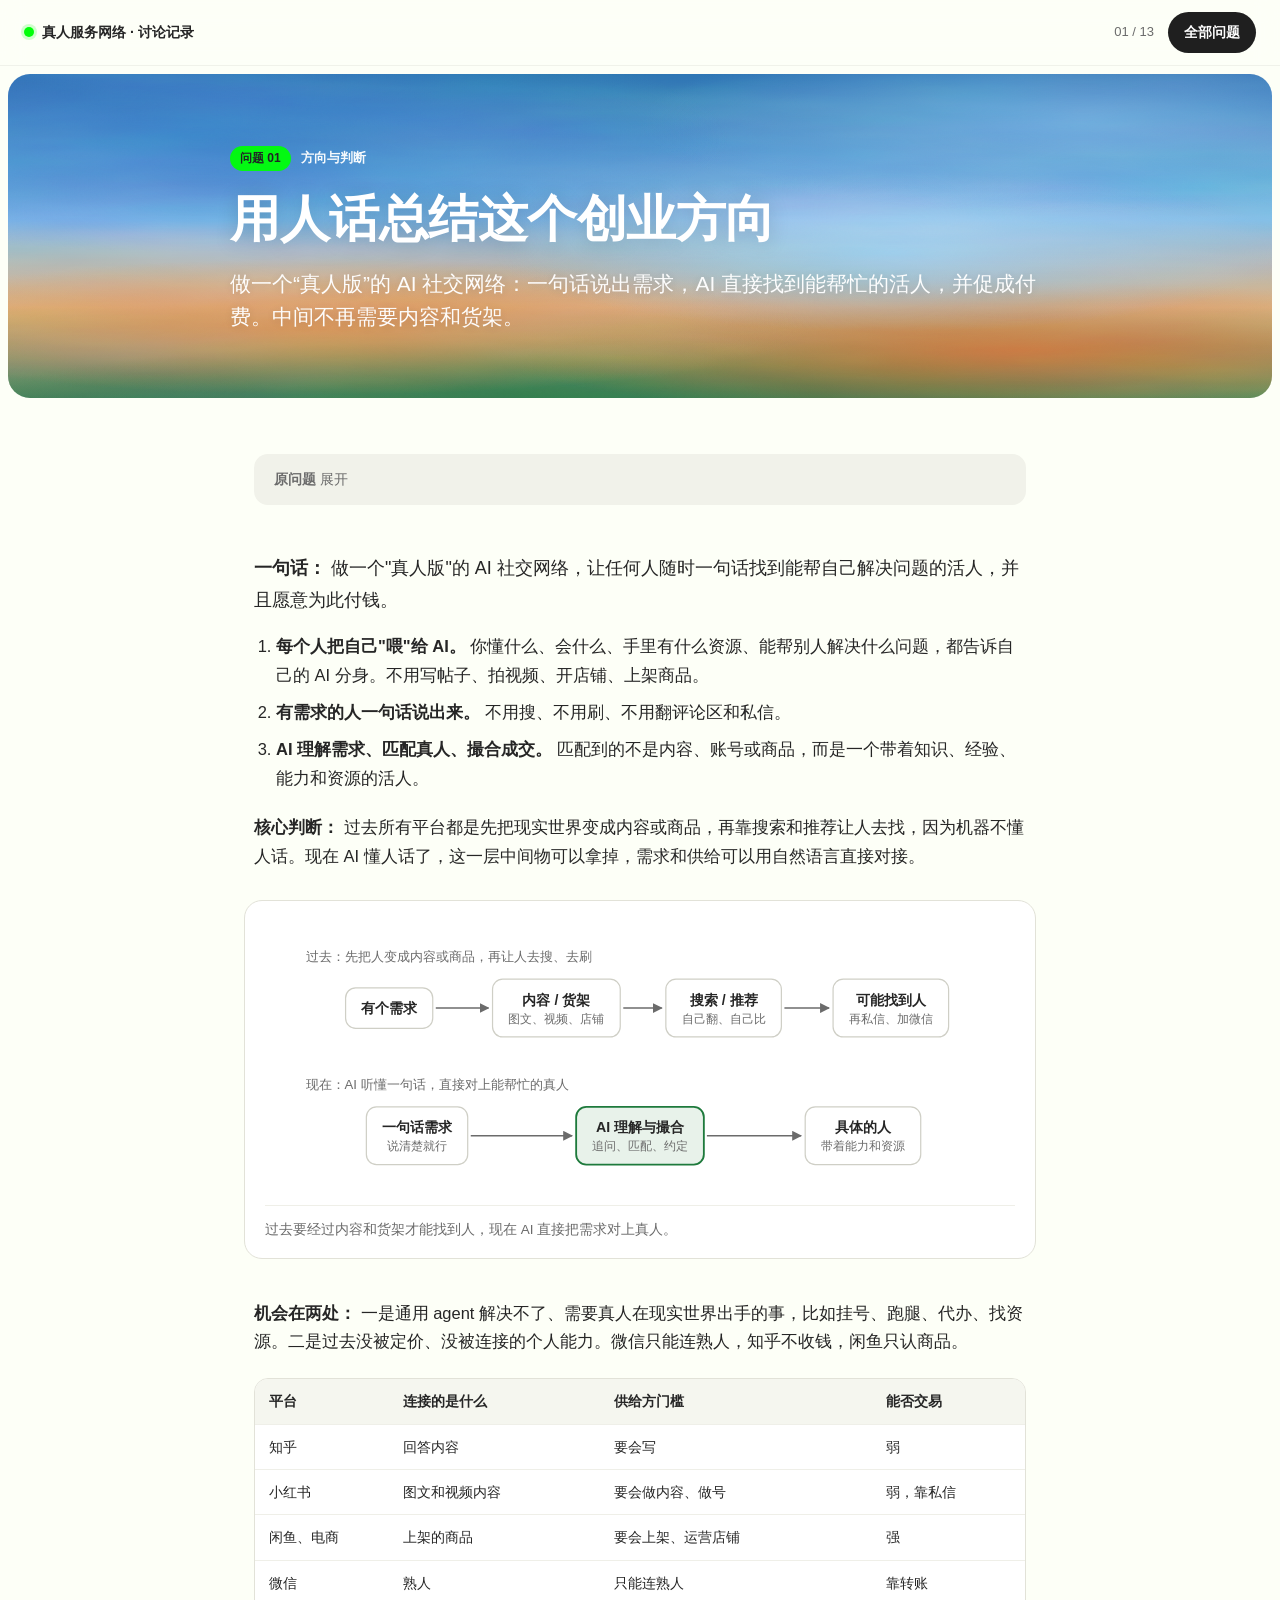
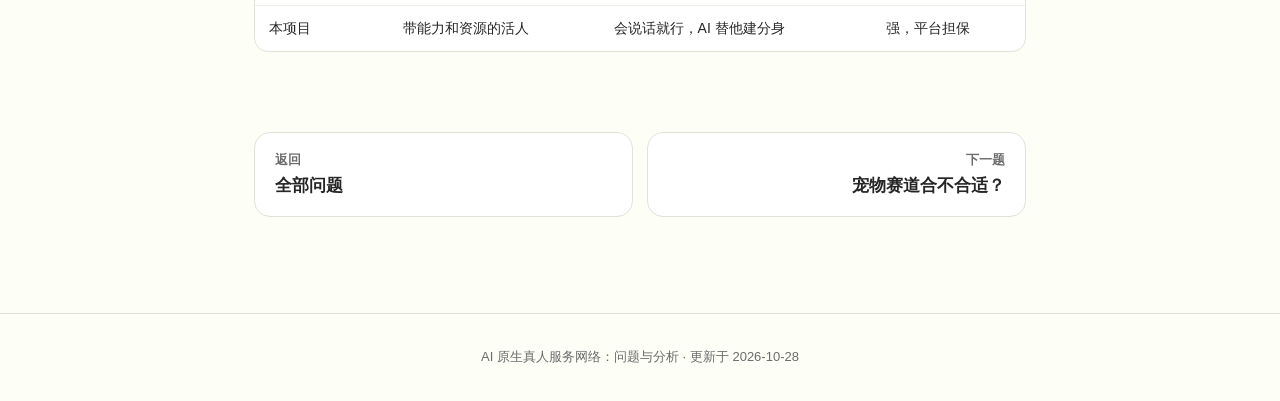
==== q01.html @ 25da715c "Split into one page per question, add figures and summaries Co-Authored-By: Claude Opus 5.5 <noreply" ====
<!DOCTYPE html>
<html lang="zh-CN"><head>
<meta charset="utf-8"><meta name="viewport" content="width=device-width, initial-scale=1">
<meta name="robots" content="noindex, nofollow">
<title>01 用人话总结这个创业方向</title>
<link rel="stylesheet" href="style.css">
</head><body>
<nav class="nav"><a class="brand" href="index.html"><i></i>真人服务网络 · 讨论记录</a>
<div class="nav-right"><span class="nav-count">01 / 13</span><a class="pill dark" href="index.html#index">全部问题</a></div></nav>
<header class="q-header">
<p class="eyebrow-q"><span class="tag">问题 01</span>方向与判断</p>
<h1>用人话总结这个创业方向</h1>
<p class="deck">做一个“真人版”的 AI 社交网络：一句话说出需求，AI 直接找到能帮忙的活人，并促成付费。中间不再需要内容和货架。</p>

</header>
<main class="q-main">
<details class="ask"><summary>原问题</summary><p>抖音和小红书都赶上了智能终端、摄像头和流媒体的年代，但 AI 时代的新产品还没出来。应该有一种形态，让用户更低门槛地随时随地表达需求和想法，AI 理解、互动、匹配推荐。连接的不只是内容，而是能提供资源和帮助的活人和活人的 AI 分身。比如技术问题随时有牛人连线，挂号、跑腿、代办、交易、问答都可以，&quot;我愿意为这个号出 1000 黄牛费&quot;&quot;我愿意为这个专业问题付 200&quot;。知乎、小红书、闲鱼、电商货架、推荐，都是过去的形态和技术。本质就是需求理解、现实世界的数字化、搜索或推荐完成连接。让每一个人的知识、经验、能力和资源都能被定价、被连接、被交易。想象互联网诞生的第一天就有现在的 AI 能力，我们会怎么做？用人话总结一下这个创业方向。</p></details>
<article class="answer"><p><strong>一句话：</strong> 做一个"真人版"的 AI 社交网络，让任何人随时一句话找到能帮自己解决问题的活人，并且愿意为此付钱。</p>
<ol>
<li><strong>每个人把自己"喂"给 AI。</strong> 你懂什么、会什么、手里有什么资源、能帮别人解决什么问题，都告诉自己的 AI 分身。不用写帖子、拍视频、开店铺、上架商品。</li>
<li><strong>有需求的人一句话说出来。</strong> 不用搜、不用刷、不用翻评论区和私信。</li>
<li><strong>AI 理解需求、匹配真人、撮合成交。</strong> 匹配到的不是内容、账号或商品，而是一个带着知识、经验、能力和资源的活人。</li>
</ol>
<p><strong>核心判断：</strong> 过去所有平台都是先把现实世界变成内容或商品，再靠搜索和推荐让人去找，因为机器不懂人话。现在 AI 懂人话了，这一层中间物可以拿掉，需求和供给可以用自然语言直接对接。</p>
<figure class="fig"><svg viewBox="0 0 740 260" role="img" aria-label="过去要经过内容和货架才能找到人，现在 AI 直接把需求对上真人" xmlns="http://www.w3.org/2000/svg"><defs><marker id="ah" viewBox="0 0 10 10" refX="9" refY="5" markerWidth="7" markerHeight="7" orient="auto-start-reverse"><path d="M0 0L10 5L0 10z" fill="#6b6b6b"/></marker></defs><text x="40.0" y="34.0" font-size="13" fill="#6b6b6b" text-anchor="start" font-weight="400">过去：先把人变成内容或商品，再让人去搜、去刷</text><rect x="79.5" y="60.0" width="86.0" height="40.0" rx="10" fill="#ffffff" stroke="#cfcfc6" stroke-width="1.2"/><text x="122.5" y="85.0" font-size="14" fill="#262626" text-anchor="middle" font-weight="600">有个需求</text><rect x="224.5" y="51.5" width="126.0" height="57.0" rx="10" fill="#ffffff" stroke="#cfcfc6" stroke-width="1.2"/><text x="287.5" y="76.5" font-size="14" fill="#262626" text-anchor="middle" font-weight="600">内容 / 货架</text><text x="287.5" y="94.5" font-size="12" fill="#6b6b6b" text-anchor="middle" font-weight="400">图文、视频、店铺</text><rect x="395.5" y="51.5" width="114.0" height="57.0" rx="10" fill="#ffffff" stroke="#cfcfc6" stroke-width="1.2"/><text x="452.5" y="76.5" font-size="14" fill="#262626" text-anchor="middle" font-weight="600">搜索 / 推荐</text><text x="452.5" y="94.5" font-size="12" fill="#6b6b6b" text-anchor="middle" font-weight="400">自己翻、自己比</text><rect x="560.5" y="51.5" width="114.0" height="57.0" rx="10" fill="#ffffff" stroke="#cfcfc6" stroke-width="1.2"/><text x="617.5" y="76.5" font-size="14" fill="#262626" text-anchor="middle" font-weight="600">可能找到人</text><text x="617.5" y="94.5" font-size="12" fill="#6b6b6b" text-anchor="middle" font-weight="400">再私信、加微信</text><line x1="168.5" y1="80.0" x2="220.5" y2="80.0" stroke="#6b6b6b" stroke-width="1.4" marker-end="url(#ah)"/><line x1="353.5" y1="80.0" x2="391.5" y2="80.0" stroke="#6b6b6b" stroke-width="1.4" marker-end="url(#ah)"/><line x1="512.5" y1="80.0" x2="556.5" y2="80.0" stroke="#6b6b6b" stroke-width="1.4" marker-end="url(#ah)"/><text x="40.0" y="160.0" font-size="13" fill="#6b6b6b" text-anchor="start" font-weight="400">现在：AI 听懂一句话，直接对上能帮忙的真人</text><rect x="100.0" y="177.5" width="100.0" height="57.0" rx="10" fill="#ffffff" stroke="#cfcfc6" stroke-width="1.2"/><text x="150.0" y="202.5" font-size="14" fill="#262626" text-anchor="middle" font-weight="600">一句话需求</text><text x="150.0" y="220.5" font-size="12" fill="#6b6b6b" text-anchor="middle" font-weight="400">说清楚就行</text><rect x="307.0" y="177.5" width="126.0" height="57.0" rx="10" fill="#e8f2ea" stroke="#1e7a3c" stroke-width="1.8"/><text x="370.0" y="202.5" font-size="14" fill="#262626" text-anchor="middle" font-weight="600">AI 理解与撮合</text><text x="370.0" y="220.5" font-size="12" fill="#6b6b6b" text-anchor="middle" font-weight="400">追问、匹配、约定</text><rect x="533.0" y="177.5" width="114.0" height="57.0" rx="10" fill="#ffffff" stroke="#cfcfc6" stroke-width="1.2"/><text x="590.0" y="202.5" font-size="14" fill="#262626" text-anchor="middle" font-weight="600">具体的人</text><text x="590.0" y="220.5" font-size="12" fill="#6b6b6b" text-anchor="middle" font-weight="400">带着能力和资源</text><line x1="203.0" y1="206.0" x2="303.0" y2="206.0" stroke="#6b6b6b" stroke-width="1.4" marker-end="url(#ah)"/><line x1="436.0" y1="206.0" x2="529.0" y2="206.0" stroke="#6b6b6b" stroke-width="1.4" marker-end="url(#ah)"/></svg><figcaption>过去要经过内容和货架才能找到人，现在 AI 直接把需求对上真人。</figcaption></figure>
<p><strong>机会在两处：</strong> 一是通用 agent 解决不了、需要真人在现实世界出手的事，比如挂号、跑腿、代办、找资源。二是过去没被定价、没被连接的个人能力。微信只能连熟人，知乎不收钱，闲鱼只认商品。</p>
<div class="table-wrap"><table>
<thead>
<tr>
<th>平台</th>
<th>连接的是什么</th>
<th>供给方门槛</th>
<th>能否交易</th>
</tr>
</thead>
<tbody>
<tr>
<td>知乎</td>
<td>回答内容</td>
<td>要会写</td>
<td>弱</td>
</tr>
<tr>
<td>小红书</td>
<td>图文和视频内容</td>
<td>要会做内容、做号</td>
<td>弱，靠私信</td>
</tr>
<tr>
<td>闲鱼、电商</td>
<td>上架的商品</td>
<td>要会上架、运营店铺</td>
<td>强</td>
</tr>
<tr>
<td>微信</td>
<td>熟人</td>
<td>只能连熟人</td>
<td>靠转账</td>
</tr>
<tr>
<td>本项目</td>
<td>带能力和资源的活人</td>
<td>会说话就行，AI 替他建分身</td>
<td>强，平台担保</td>
</tr>
</tbody>
</table></div></article>
<nav class="pn-row"><a class="pn prev" href="index.html"><span>返回</span>全部问题</a><a class="pn next" href="q02.html"><span>下一题</span>宠物赛道合不合适？</a></nav>
</main>
<footer>AI 原生真人服务网络：问题与分析 · 更新于 2026-10-28</footer>
</body></html>
---- style.css ----
:root {
  --ink: #262626; --muted: #6b6b6b; --paper: #fdfff7; --card: #ffffff;
  --line: #e2e2d8; --accent: #00ff08; --dark: #1f1f1f; --green: #1e7a3c; --green-tint: #e8f2ea;
  --sans: "Albert Sans", "PingFang SC", "Hiragino Sans GB", "Microsoft YaHei", sans-serif;
  --paint:
    radial-gradient(60% 50% at 15% 20%, #3f86d6 0%, transparent 70%),
    radial-gradient(50% 40% at 85% 15%, #6fb3ec 0%, transparent 70%),
    radial-gradient(45% 35% at 70% 55%, #9ccff2 0%, transparent 70%),
    radial-gradient(55% 30% at 25% 78%, #f0a35e 0%, transparent 70%),
    radial-gradient(60% 30% at 80% 85%, #e8894a 0%, transparent 70%),
    radial-gradient(70% 25% at 50% 100%, #3d8f5a 0%, transparent 75%),
    linear-gradient(180deg, #2f78c4 0%, #7bb6e6 45%, #f2c08a 72%, #4f9a68 100%);
  --grain: url("data:image/svg+xml,%3Csvg xmlns='http://www.w3.org/2000/svg' width='300' height='300'%3E%3Cfilter id='n'%3E%3CfeTurbulence type='fractalNoise' baseFrequency='.012 .08' numOctaves='4' seed='7'/%3E%3C/filter%3E%3Crect width='300' height='300' filter='url(%23n)'/%3E%3C/svg%3E");
}
* { box-sizing: border-box; }
html { scroll-behavior: smooth; scroll-padding-top: 72px; }
body { margin: 0; background: var(--paper); color: var(--ink); font-family: var(--sans); font-size: 16.5px; line-height: 1.75; -webkit-font-smoothing: antialiased; }
a { color: inherit; }

/* 导航 */
.nav { position: sticky; top: 0; z-index: 10; display: flex; align-items: center; justify-content: space-between;
  padding: 12px 24px; background: rgba(253,255,247,.88); backdrop-filter: blur(12px); border-bottom: 1px solid rgba(0,0,0,.05); }
.brand { display: flex; align-items: center; gap: 8px; font-weight: 600; font-size: 14px; text-decoration: none; }
.brand i { width: 10px; height: 10px; border-radius: 50%; background: var(--accent); box-shadow: 0 0 0 3px rgba(0,255,8,.18); }
.nav-right { display: flex; align-items: center; gap: 14px; }
.nav-count { font-size: 13px; color: var(--muted); font-variant-numeric: tabular-nums; }
.pill { display: inline-flex; align-items: center; gap: 8px; padding: 8px 16px; border-radius: 999px; font-size: 14px; font-weight: 600; text-decoration: none; transition: transform .15s ease; }
.pill:hover { transform: translateY(-1px); }
.pill.dark { background: var(--dark); color: #fff; }
.pill.light { background: rgba(255,255,255,.88); color: var(--ink); }

/* 油画质感色块 */
.hero, .q-header { position: relative; isolation: isolate; overflow: hidden; color: #fff; background: var(--paint); }
.hero::before, .q-header::before { content: ""; position: absolute; inset: 0; z-index: -1; opacity: .35; mix-blend-mode: overlay; background-image: var(--grain); background-size: cover; }
.hero::after, .q-header::after { content: ""; position: absolute; inset: 0; z-index: -1; background: linear-gradient(180deg, rgba(0,0,0,.10), rgba(0,0,0,0) 45%, rgba(0,0,0,.18)); }

/* 首页 */
.hero { margin: 8px; border-radius: 22px; min-height: 520px; display: grid; place-items: center; text-align: center; }
.hero-inner { max-width: 880px; padding: 72px 24px; }
.eyebrow { display: inline-flex; align-items: center; gap: 8px; font-size: 13px; font-weight: 600; padding: 6px 12px; border-radius: 999px; background: rgba(255,255,255,.18); backdrop-filter: blur(6px); margin-bottom: 22px; }
.eyebrow b { background: var(--accent); color: var(--dark); padding: 1px 8px; border-radius: 999px; font-size: 11px; }
.hero h1 { margin: 0 0 18px; font-size: clamp(36px, 6vw, 64px); line-height: 1.12; font-weight: 600; letter-spacing: -0.01em; text-shadow: 0 2px 24px rgba(0,0,0,.18); }
.h1-sub { display: block; margin-top: 10px; font-size: .45em; font-weight: 500; opacity: .95; }
.hero p { margin: 0 auto 30px; max-width: 600px; font-size: 18px; opacity: .96; }
.actions { display: flex; gap: 10px; justify-content: center; flex-wrap: wrap; }

.home { max-width: 1080px; margin: 0 auto; padding: 0 24px 120px; }
.statement { max-width: 780px; margin: 104px auto 88px; font-size: clamp(22px, 2.7vw, 32px); line-height: 1.5; font-weight: 600; }
.statement span { color: #b9b9b0; }
.label { font-size: 12.5px; font-weight: 600; color: var(--muted); letter-spacing: .1em; margin: 0 0 16px; }
.background { background: var(--dark); color: #e9e9e9; border-radius: 20px; padding: 40px 44px; margin-bottom: 112px; }
.background .label { color: var(--accent); }
.background p { margin: 0 0 14px; font-size: 15.5px; }
.background p:last-child { margin-bottom: 0; }
.group { margin-bottom: 72px; }
.grid { display: grid; grid-template-columns: repeat(auto-fill, minmax(320px, 1fr)); gap: 14px; }
.card { display: grid; grid-template-columns: 44px 1fr; grid-template-rows: auto 1fr; column-gap: 8px; padding: 22px 22px 22px 18px; background: var(--card); border: 1px solid var(--line); border-radius: 18px; text-decoration: none; transition: border-color .15s, transform .15s, box-shadow .15s; }
.card:hover { border-color: var(--ink); transform: translateY(-2px); box-shadow: 0 10px 28px rgba(0,0,0,.07); }
.card-num { grid-row: 1 / 3; font-size: 22px; font-weight: 300; color: #a9a99f; font-variant-numeric: tabular-nums; line-height: 1.2; }
.card-title { font-weight: 700; font-size: 16.5px; line-height: 1.45; margin-bottom: 6px; }
.card-tldr { font-size: 13.5px; line-height: 1.6; color: var(--muted); }

/* 问题页 */
.q-header { margin: 8px; border-radius: 22px; padding: 72px 24px 64px; }
.q-header > * { max-width: 820px; margin-left: auto; margin-right: auto; }
.eyebrow-q { display: flex; align-items: center; gap: 10px; font-size: 13px; font-weight: 600; margin: 0 auto 18px; opacity: .95; }
.tag { display: inline-block; font-size: 12px; font-weight: 700; padding: 2px 10px; border-radius: 999px; background: var(--accent); color: var(--dark); }
.q-header h1 { margin: 0 auto 18px; font-size: clamp(30px, 4.6vw, 50px); line-height: 1.2; font-weight: 600; letter-spacing: -0.01em; text-shadow: 0 2px 20px rgba(0,0,0,.18); }
.deck { font-size: clamp(17px, 1.8vw, 21px); line-height: 1.6; margin: 0 auto; opacity: .97; text-shadow: 0 1px 12px rgba(0,0,0,.15); }
.stats { display: grid; grid-template-columns: repeat(auto-fit, minmax(200px, 1fr)); gap: 10px; margin-top: 34px; }
.stat { background: rgba(255,255,255,.9); color: var(--ink); border-radius: 16px; padding: 16px 18px; }
.stat b { display: block; font-size: 28px; line-height: 1.15; font-weight: 700; letter-spacing: -0.01em; font-variant-numeric: tabular-nums; }
.stat span { display: block; margin-top: 6px; font-size: 13px; line-height: 1.5; color: var(--muted); }

.q-main { max-width: 820px; margin: 0 auto; padding: 48px 24px 96px; }
.ask { background: #f1f2ea; border-radius: 14px; padding: 14px 20px; margin-bottom: 48px; }
.ask summary { cursor: pointer; font-size: 13.5px; font-weight: 700; color: var(--muted); list-style: none; }
.ask summary::-webkit-details-marker { display: none; }
.ask summary::after { content: "  展开"; font-weight: 500; }
.ask[open] summary::after { content: "  收起"; }
.ask p { margin: 10px 0 2px; font-size: 14.5px; line-height: 1.75; color: #444; }

.answer > p:first-child { font-size: 18px; }
.answer h3 { font-size: 22px; line-height: 1.4; margin: 64px 0 14px; letter-spacing: -0.005em; }
.answer h4 { font-size: 15px; margin: 32px 0 8px; color: var(--muted); }
.answer p { margin: 0 0 16px; }
.answer ul, .answer ol { padding-left: 22px; margin: 0 0 20px; }
.answer li { margin: 8px 0; }
.answer strong { font-weight: 700; }
.answer em { color: var(--muted); }
.answer a { text-decoration: underline; text-decoration-color: #b5b5b5; text-underline-offset: 3px; }
.answer a:hover { text-decoration-color: var(--ink); }
.table-wrap { margin: 22px 0 28px; overflow-x: auto; background: var(--card); border: 1px solid var(--line); border-radius: 14px; }
.answer table { width: 100%; border-collapse: collapse; font-size: 14px; line-height: 1.6; }
.answer th, .answer td { padding: 11px 14px; text-align: left; vertical-align: top; border-bottom: 1px solid #efefe8; min-width: 92px; }
.answer th { background: #f5f6ef; font-weight: 700; white-space: nowrap; }
.answer tr:last-child td { border-bottom: 0; }

.fig { margin: 30px -10px 40px; padding: 26px 20px 16px; background: var(--card); border: 1px solid var(--line); border-radius: 18px; }
.fig svg { display: block; width: 100%; height: auto; font-family: var(--sans); }
.fig figcaption { margin-top: 14px; padding-top: 12px; border-top: 1px solid #efefe8; font-size: 13.5px; color: var(--muted); }

.pn-row { display: grid; grid-template-columns: 1fr 1fr; gap: 14px; margin-top: 80px; }
.pn { display: block; padding: 18px 20px; background: var(--card); border: 1px solid var(--line); border-radius: 16px; text-decoration: none; font-weight: 700; line-height: 1.5; transition: border-color .15s, transform .15s; }
.pn:hover { border-color: var(--ink); transform: translateY(-2px); }
.pn span { display: block; font-size: 12.5px; font-weight: 600; color: var(--muted); margin-bottom: 4px; }
.pn.next { text-align: right; }

footer { border-top: 1px solid var(--line); padding: 32px 24px; text-align: center; font-size: 13px; color: var(--muted); }

@media (max-width: 680px) {
  .hero { min-height: 460px; border-radius: 16px; }
  .q-header { border-radius: 16px; padding: 52px 20px 44px; }
  .background { padding: 28px 22px; }
  .statement { margin: 64px auto 56px; }
  .fig { margin: 24px -14px 32px; padding: 18px 12px 12px; }
  .pn-row { grid-template-columns: 1fr; }
  .pn.next { text-align: left; }
  .nav-count { display: none; }
}
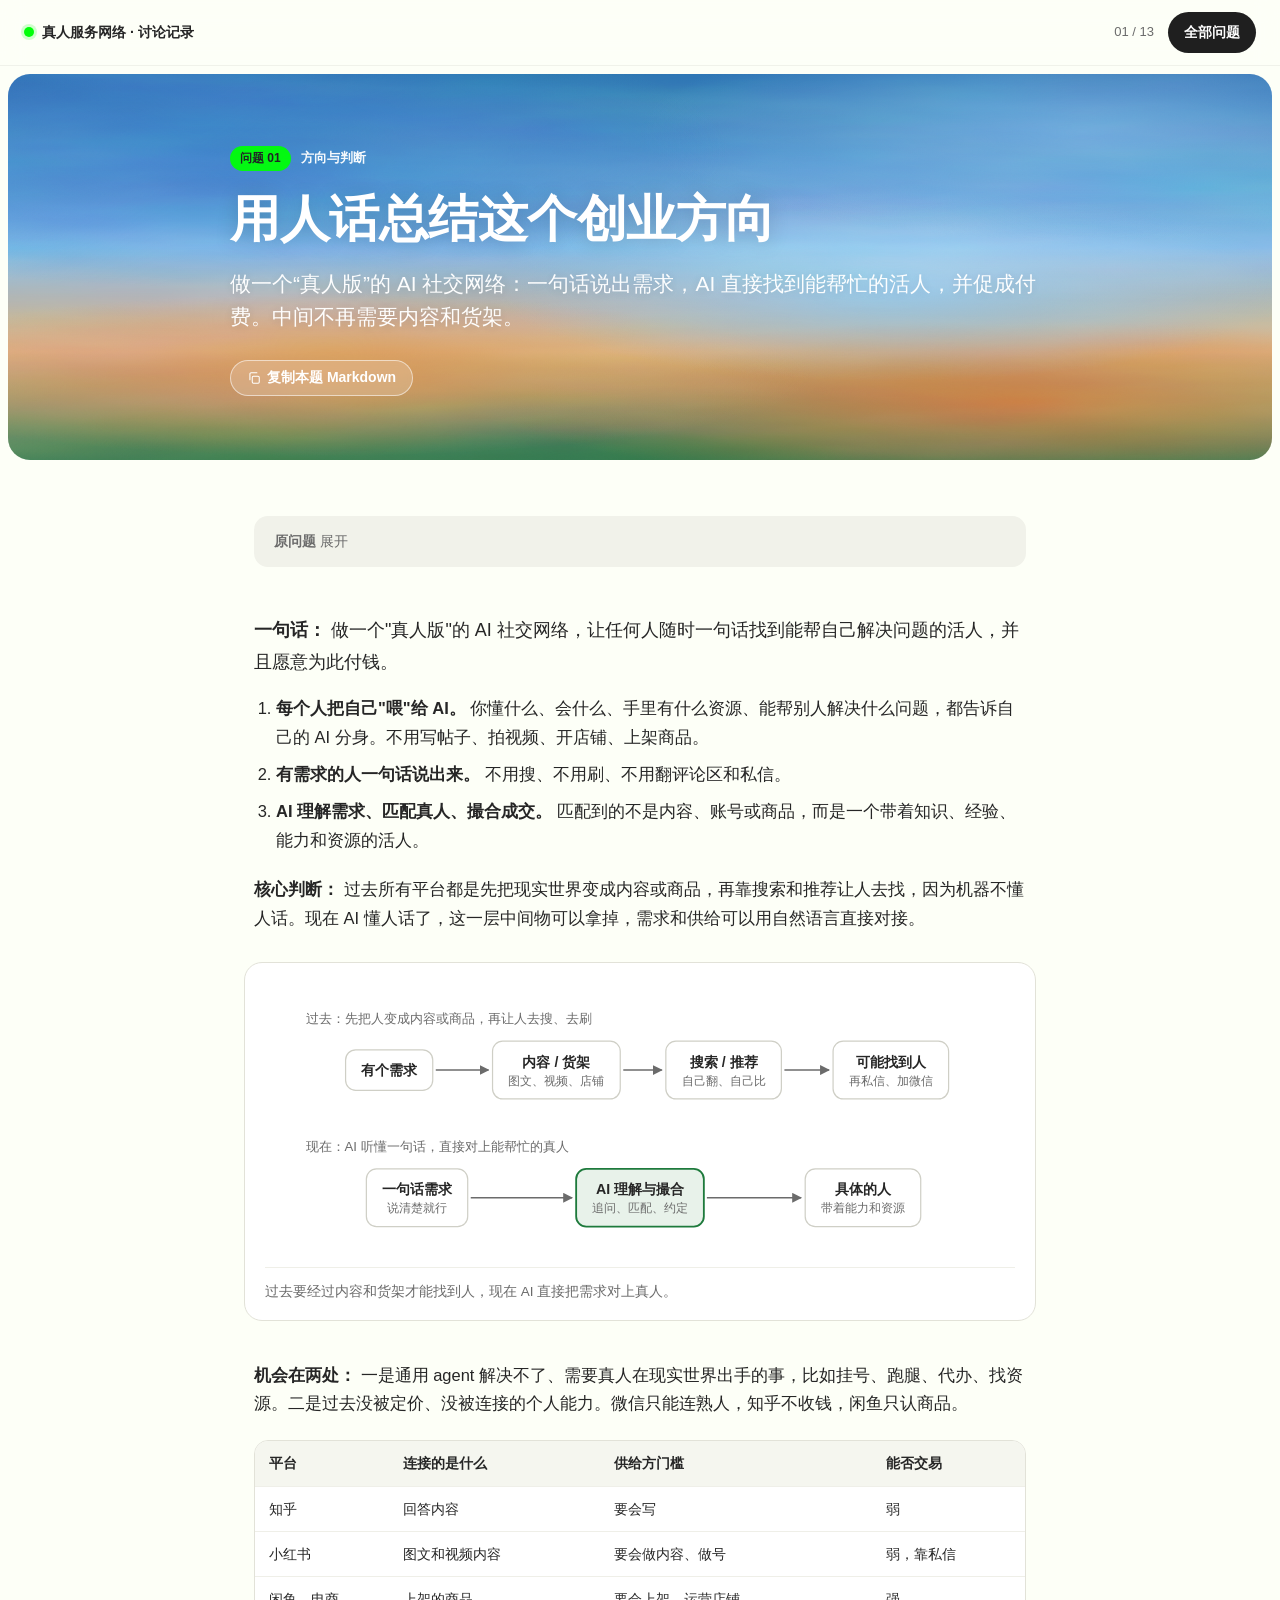
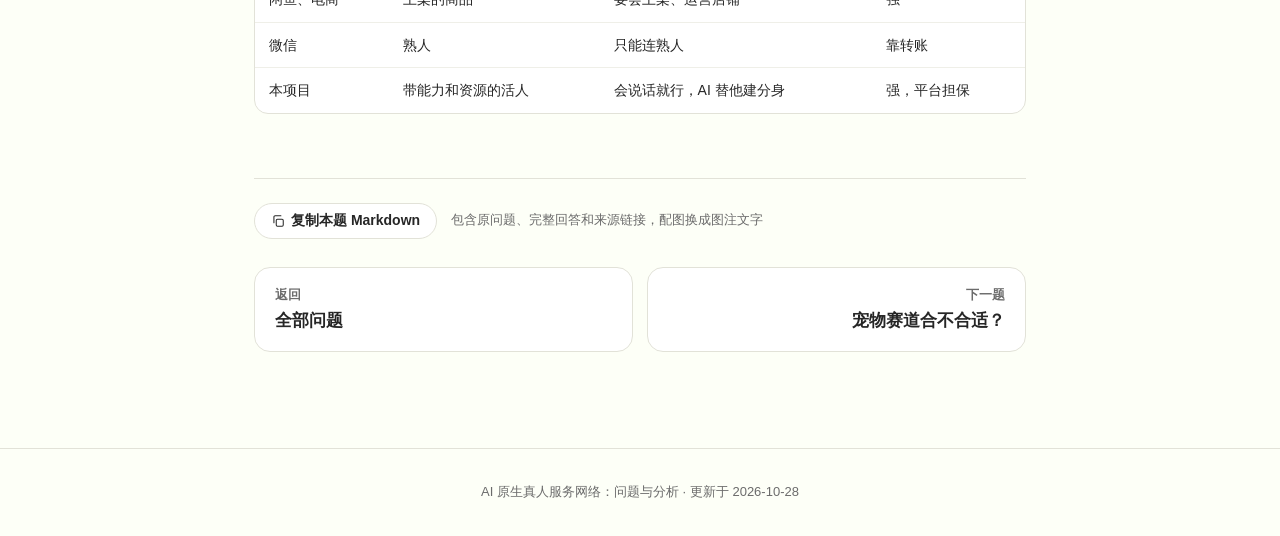
==== commit fc065524: "Add copy-as-Markdown buttons Co-Authored-By: Claude Opus 5.5 <noreply@anthropic.com>" ====
--- a/q01.html
+++ b/q01.html
@@ -12,6 +12,7 @@
 <h1>用人话总结这个创业方向</h1>
 <p class="deck">做一个“真人版”的 AI 社交网络：一句话说出需求，AI 直接找到能帮忙的活人，并促成付费。中间不再需要内容和货架。</p>
 
+<div class="q-actions"><button type="button" class="copy-btn on-paint" data-copy="md-q" data-label="复制本题 Markdown">复制本题 Markdown</button></div>
 </header>
 <main class="q-main">
 <details class="ask"><summary>原问题</summary><p>抖音和小红书都赶上了智能终端、摄像头和流媒体的年代，但 AI 时代的新产品还没出来。应该有一种形态，让用户更低门槛地随时随地表达需求和想法，AI 理解、互动、匹配推荐。连接的不只是内容，而是能提供资源和帮助的活人和活人的 AI 分身。比如技术问题随时有牛人连线，挂号、跑腿、代办、交易、问答都可以，&quot;我愿意为这个号出 1000 黄牛费&quot;&quot;我愿意为这个专业问题付 200&quot;。知乎、小红书、闲鱼、电商货架、推荐，都是过去的形态和技术。本质就是需求理解、现实世界的数字化、搜索或推荐完成连接。让每一个人的知识、经验、能力和资源都能被定价、被连接、被交易。想象互联网诞生的第一天就有现在的 AI 能力，我们会怎么做？用人话总结一下这个创业方向。</p></details>
@@ -66,7 +67,47 @@
 </tr>
 </tbody>
 </table></div></article>
+<div class="copy-row"><button type="button" class="copy-btn " data-copy="md-q" data-label="复制本题 Markdown">复制本题 Markdown</button><span>包含原问题、完整回答和来源链接，配图换成图注文字</span></div>
 <nav class="pn-row"><a class="pn prev" href="index.html"><span>返回</span>全部问题</a><a class="pn next" href="q02.html"><span>下一题</span>宠物赛道合不合适？</a></nav>
 </main>
 <footer>AI 原生真人服务网络：问题与分析 · 更新于 2026-10-28</footer>
+<script type="text/markdown" id="md-q">## 问题一：用人话总结这个创业方向
+
+> **原问题：** 抖音和小红书都赶上了智能终端、摄像头和流媒体的年代，但 AI 时代的新产品还没出来。应该有一种形态，让用户更低门槛地随时随地表达需求和想法，AI 理解、互动、匹配推荐。连接的不只是内容，而是能提供资源和帮助的活人和活人的 AI 分身。比如技术问题随时有牛人连线，挂号、跑腿、代办、交易、问答都可以，"我愿意为这个号出 1000 黄牛费""我愿意为这个专业问题付 200"。知乎、小红书、闲鱼、电商货架、推荐，都是过去的形态和技术。本质就是需求理解、现实世界的数字化、搜索或推荐完成连接。让每一个人的知识、经验、能力和资源都能被定价、被连接、被交易。想象互联网诞生的第一天就有现在的 AI 能力，我们会怎么做？用人话总结一下这个创业方向。
+
+**一句话：** 做一个"真人版"的 AI 社交网络，让任何人随时一句话找到能帮自己解决问题的活人，并且愿意为此付钱。
+
+1. **每个人把自己"喂"给 AI。** 你懂什么、会什么、手里有什么资源、能帮别人解决什么问题，都告诉自己的 AI 分身。不用写帖子、拍视频、开店铺、上架商品。
+2. **有需求的人一句话说出来。** 不用搜、不用刷、不用翻评论区和私信。
+3. **AI 理解需求、匹配真人、撮合成交。** 匹配到的不是内容、账号或商品，而是一个带着知识、经验、能力和资源的活人。
+
+**核心判断：** 过去所有平台都是先把现实世界变成内容或商品，再靠搜索和推荐让人去找，因为机器不懂人话。现在 AI 懂人话了，这一层中间物可以拿掉，需求和供给可以用自然语言直接对接。
+
+*配图：过去要经过内容和货架才能找到人，现在 AI 直接把需求对上真人。*
+
+**机会在两处：** 一是通用 agent 解决不了、需要真人在现实世界出手的事，比如挂号、跑腿、代办、找资源。二是过去没被定价、没被连接的个人能力。微信只能连熟人，知乎不收钱，闲鱼只认商品。
+
+| 平台 | 连接的是什么 | 供给方门槛 | 能否交易 |
+| --- | --- | --- | --- |
+| 知乎 | 回答内容 | 要会写 | 弱 |
+| 小红书 | 图文和视频内容 | 要会做内容、做号 | 弱，靠私信 |
+| 闲鱼、电商 | 上架的商品 | 要会上架、运营店铺 | 强 |
+| 微信 | 熟人 | 只能连熟人 | 靠转账 |
+| 本项目 | 带能力和资源的活人 | 会说话就行，AI 替他建分身 | 强，平台担保 |
+
+</script>
+<script>
+document.querySelectorAll('[data-copy]').forEach(function (btn) {
+  btn.addEventListener('click', function () {
+    var src = document.getElementById(btn.dataset.copy).textContent.replace(/<\\\//g, '</');
+    var done = function () { var old = btn.dataset.label; btn.textContent = '已复制'; btn.classList.add('ok');
+      setTimeout(function () { btn.textContent = old; btn.classList.remove('ok'); }, 1600); };
+    if (navigator.clipboard && window.isSecureContext) {
+      navigator.clipboard.writeText(src).then(done, function () { fallback(src); done(); });
+    } else { fallback(src); done(); }
+  });
+});
+function fallback(text) { var ta = document.createElement('textarea'); ta.value = text; ta.style.position = 'fixed'; ta.style.opacity = '0';
+  document.body.appendChild(ta); ta.select(); document.execCommand('copy'); ta.remove(); }
+</script>
 </body></html>
--- a/style.css
+++ b/style.css
@@ -118,3 +118,17 @@
   .pn.next { text-align: left; }
   .nav-count { display: none; }
 }
+
+/* 复制 Markdown */
+.copy-btn { display: inline-flex; align-items: center; gap: 6px; padding: 8px 16px; border-radius: 999px; font: 600 14px var(--sans); cursor: pointer;
+  border: 1px solid var(--line); background: var(--card); color: var(--ink); transition: transform .15s ease, background .15s; }
+.copy-btn::before { content: ""; width: 14px; height: 14px; background: currentColor;
+  -webkit-mask: url("data:image/svg+xml,%3Csvg xmlns='http://www.w3.org/2000/svg' viewBox='0 0 24 24' fill='none' stroke='black' stroke-width='1.8' stroke-linecap='round' stroke-linejoin='round'%3E%3Crect x='9' y='9' width='12' height='12' rx='2'/%3E%3Cpath d='M5 15V5a2 2 0 0 1 2-2h10'/%3E%3C/svg%3E") center / contain no-repeat;
+          mask: url("data:image/svg+xml,%3Csvg xmlns='http://www.w3.org/2000/svg' viewBox='0 0 24 24' fill='none' stroke='black' stroke-width='1.8' stroke-linecap='round' stroke-linejoin='round'%3E%3Crect x='9' y='9' width='12' height='12' rx='2'/%3E%3Cpath d='M5 15V5a2 2 0 0 1 2-2h10'/%3E%3C/svg%3E") center / contain no-repeat; }
+.copy-btn:hover { transform: translateY(-1px); }
+.copy-btn.on-paint { background: rgba(255,255,255,.18); color: #fff; border-color: rgba(255,255,255,.55); backdrop-filter: blur(6px); }
+.copy-btn.ok { background: var(--green); border-color: var(--green); color: #fff; }
+.q-actions { margin-top: 26px; }
+.copy-row { display: flex; align-items: center; gap: 14px; flex-wrap: wrap; margin-top: 64px; padding-top: 24px; border-top: 1px solid var(--line); }
+.copy-row span { font-size: 13px; color: var(--muted); }
+.copy-row + .pn-row { margin-top: 28px; }
